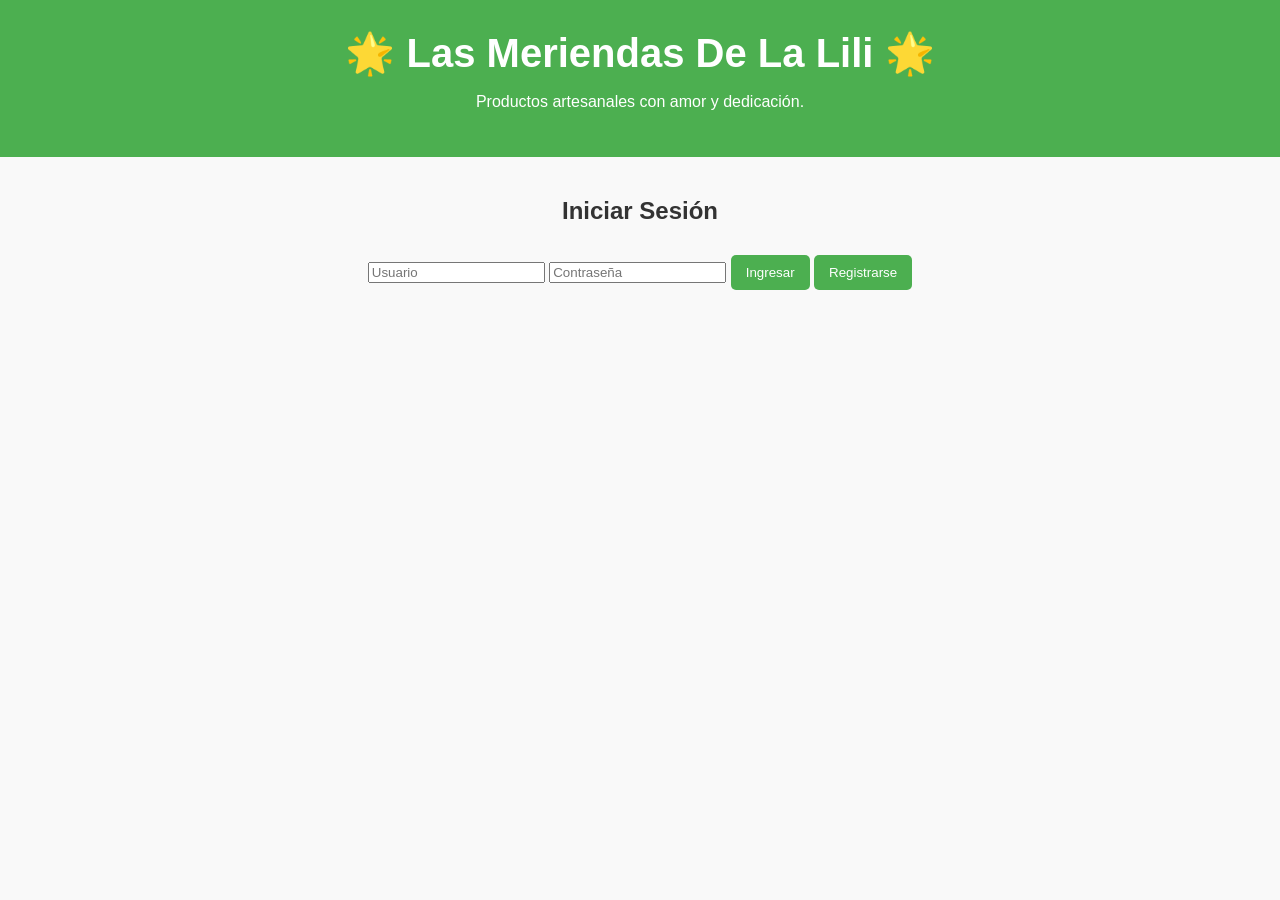
==== index.html @ dbf40e5b "initial commit" ====
<!DOCTYPE html>
<html lang="es">
<head>
  <meta charset="UTF-8">
  <meta name="viewport" content="width=device-width, initial-scale=1.0">
  <title>Las Meriendas De La Lili</title>
  <link rel="stylesheet" href="css/style.css">
<script src="js/script.js"></script>
</head>
<body>

<header>
  <h1>🌟 Las Meriendas De La Lili 🌟</h1>
  <p>Productos artesanales con amor y dedicación.</p>
</header>

<!-- Inicio de sesión -->
<section id="loginSection">
  <h2>Iniciar Sesión</h2>
  <input type="text" id="username" placeholder="Usuario">
  <input type="password" id="password" placeholder="Contraseña">
  <button class="btn" onclick="login()">Ingresar</button>
  <button class="btn" onclick="register()">Registrarse</button>
  <p id="loginMessage"></p>
</section>

<!-- Productos -->
<section id="productosSection" style="display:none;">
  <h2>Productos</h2>
  <div class="productos">
    <div class="producto">
      <img src="https://via.placeholder.com/250" alt="Torta Matera">
      <h3>Torta Matera</h3>
      <p class="precio" data-precio="7500">$7500</p>
      <button class="btn" onclick="abrirModal('Torta Matera', 7500, ['Marmolado','Limón','Vainilla','Naranja'])">Elegir sabor</button>
    </div>
    <div class="producto">
      <img src="https://via.placeholder.com/250" alt="Budín">
      <h3>Budín</h3>
      <p class="precio" data-precio="4000">$4000</p>
      <button class="btn" onclick="abrirModal('Budín', 4000, ['Marmolado','Limón','Vainilla','Naranja'])">Elegir sabor</button>
    </div>
  </div>
</section>

<!-- Carrito -->
<section id="carrito" style="display:none;">
  <h2>🛒 Carrito de Compras</h2>
  <div id="items"></div>
  <div class="total">Subtotal: $<span id="subtotal">0</span></div>
  <input type="text" id="cupon" placeholder="Ingresa tu cupón">
  <button class="btn" onclick="aplicarCupon()">Aplicar Cupón</button>
  <div class="total">Descuento: $<span id="descuento">0</span></div>
  <div class="total">Total: $<span id="total">0</span></div>
  <button class="btn pagar" onclick="pagar()">Pagar</button>
</section>

<!-- Modal sabores -->
<div class="modal" id="modal">
  <div class="modal-content">
    <span class="close" onclick="cerrarModal()">&times;</span>
    <h3 id="modalProducto"></h3>
    <p>Elige un sabor:</p>
    <div id="sabores"></div>
    <button class="btn" onclick="agregarAlCarrito()">Agregar al carrito</button>
  </div>
</div>

<script src="script.js"></script>
</body>
</html>
---- css/style.css ----
body { font-family: Arial, sans-serif; margin: 0; background: #f9f9f9; color: #333; }
header { background: #4CAF50; color: white; text-align: center; padding: 30px 20px; }
header h1 { margin: 0; font-size: 2.5em; }

section { padding: 20px; text-align: center; }

.productos { display: flex; flex-wrap: wrap; justify-content: center; margin: 20px; }
.producto { background: white; border: 1px solid #ddd; border-radius: 8px; width: 280px; margin: 15px; padding: 15px; text-align: center; box-shadow: 0 2px 5px rgba(0,0,0,0.1); }
.producto img { max-width: 100%; border-radius: 5px; }
.precio { color: #4CAF50; font-weight: bold; margin-top: 10px; }

.btn { background: #4CAF50; color: white; padding: 10px 15px; border: none; border-radius: 5px; cursor: pointer; margin-top: 10px; }
.btn:hover { opacity: 0.9; }
.pagar { background: #E1306C; }

#carrito { background: #fff; padding: 20px; margin: 20px; border-radius: 8px; box-shadow: 0 2px 5px rgba(0,0,0,0.1); }
.item { border-bottom: 1px solid #ddd; padding: 10px 0; }
.total { font-weight: bold; margin-top: 15px; }

.modal { display: none; position: fixed; top: 0; left: 0; width: 100%; height: 100%; background: rgba(0,0,0,0.6); justify-content: center; align-items: center; }
.modal-content { background: #fff; padding: 20px; border-radius: 8px; width: 300px; text-align: center; }
.close { float: right; cursor: pointer; color: red; }
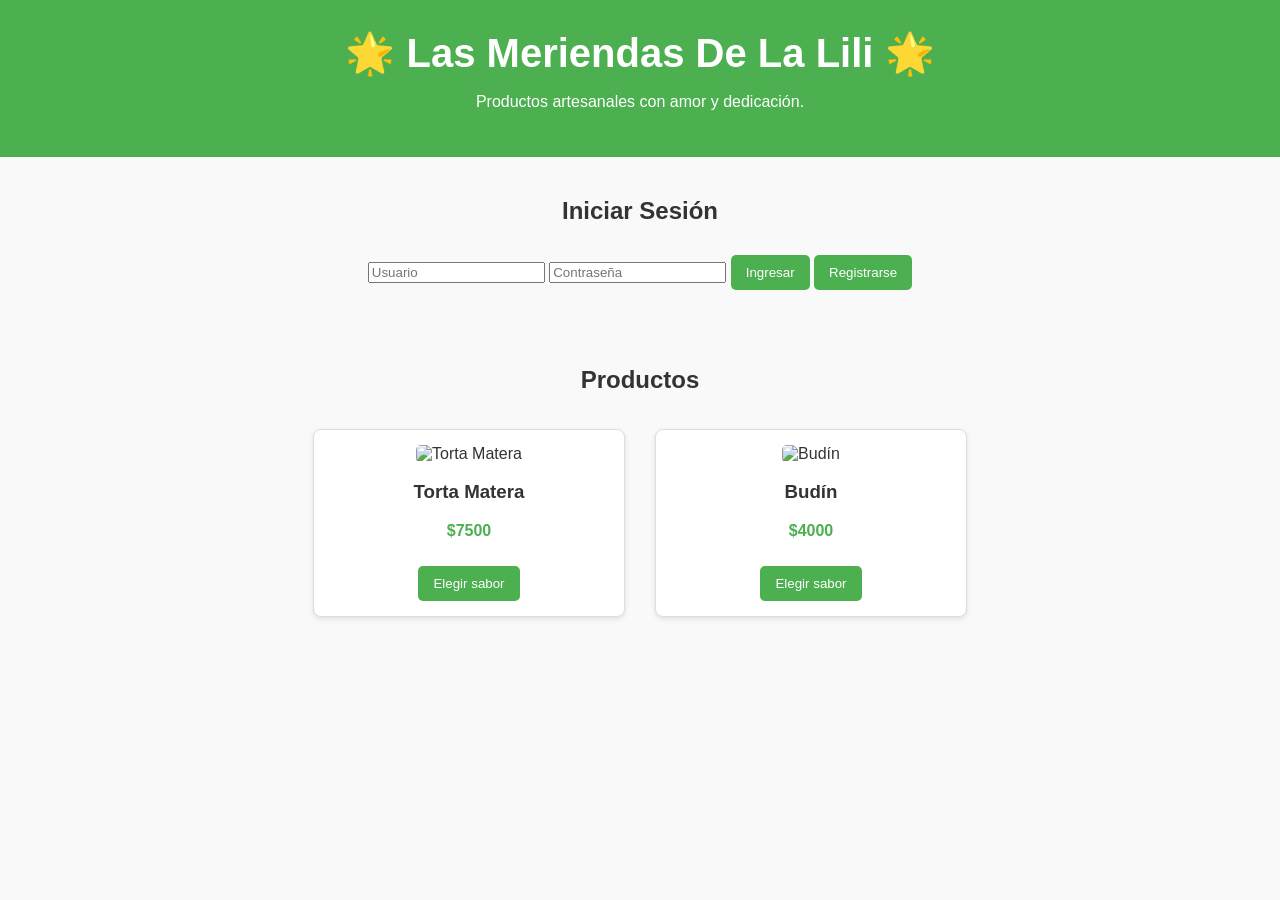
==== commit 2579a1af: "initial commit" ====
--- a/index.html
+++ b/index.html
@@ -25,7 +25,7 @@
 </section>
 
 <!-- Productos -->
-<section id="productosSection" style="display:none;">
+<section id="productosSection">
   <h2>Productos</h2>
   <div class="productos">
     <div class="producto">
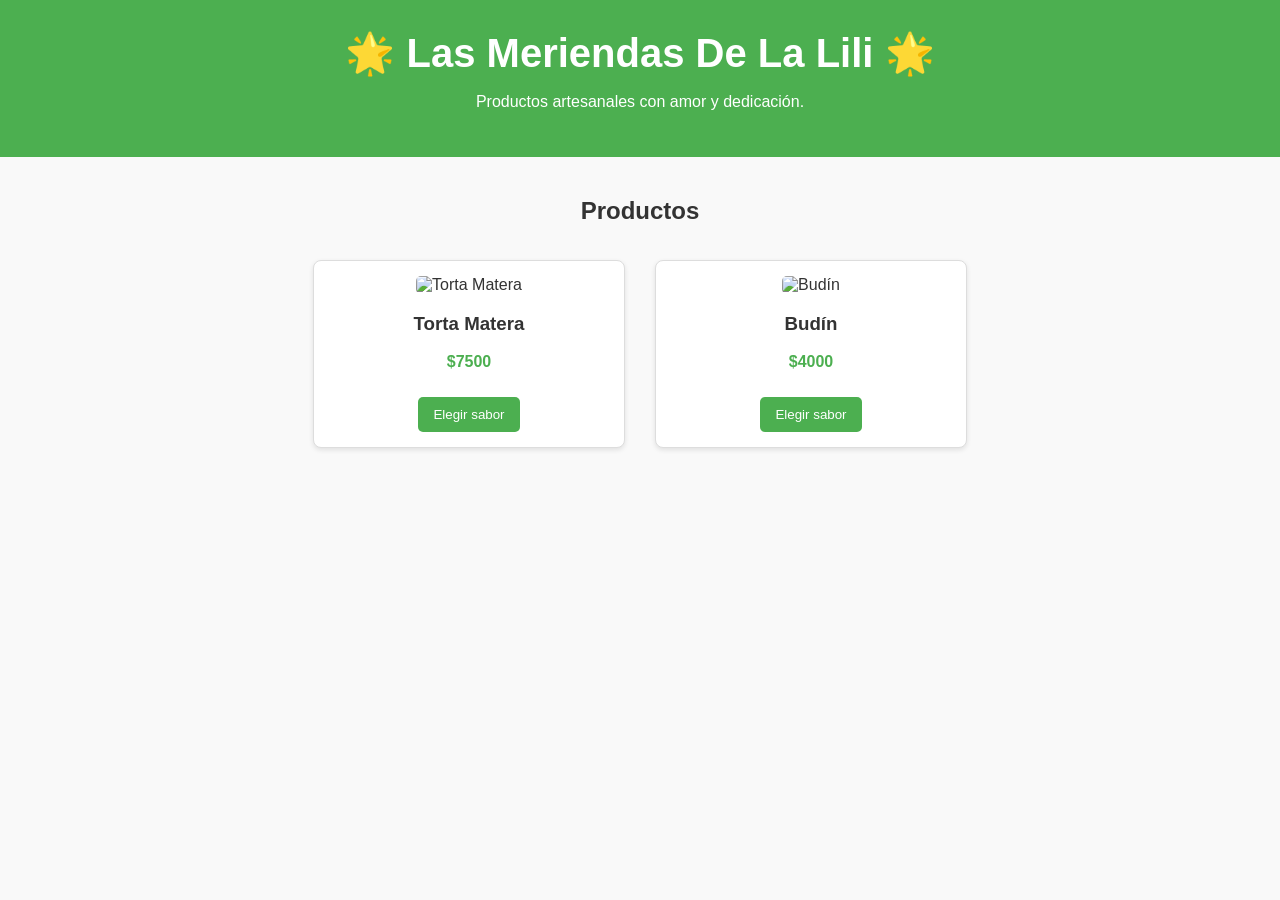
==== commit b051631f: "initial commit" ====
--- a/index.html
+++ b/index.html
@@ -13,17 +13,7 @@
   <h1>🌟 Las Meriendas De La Lili 🌟</h1>
   <p>Productos artesanales con amor y dedicación.</p>
 </header>
-
-<!-- Inicio de sesión -->
-<section id="loginSection">
-  <h2>Iniciar Sesión</h2>
-  <input type="text" id="username" placeholder="Usuario">
-  <input type="password" id="password" placeholder="Contraseña">
-  <button class="btn" onclick="login()">Ingresar</button>
-  <button class="btn" onclick="register()">Registrarse</button>
-  <p id="loginMessage"></p>
-</section>
-
+  
 <!-- Productos -->
 <section id="productosSection">
   <h2>Productos</h2>
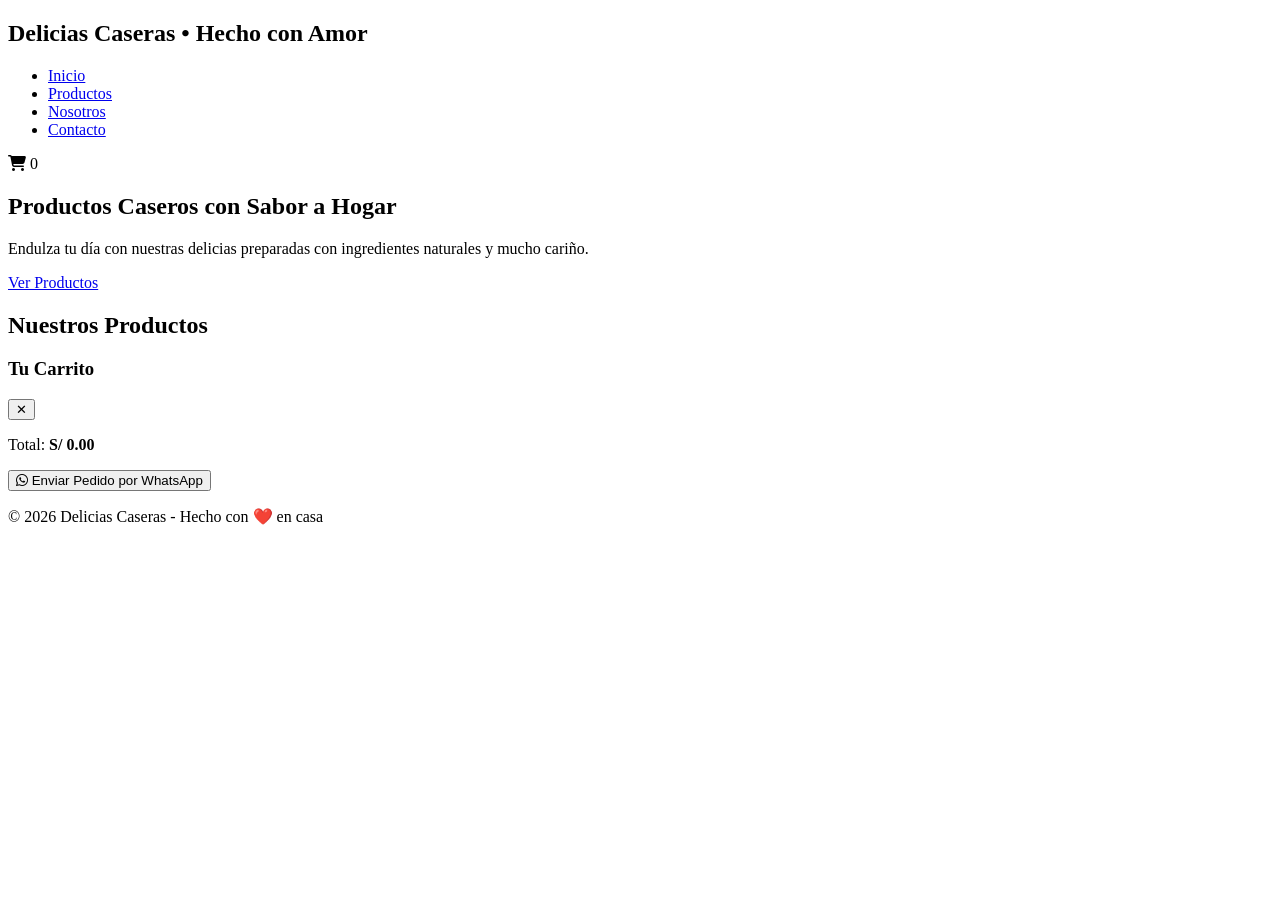
==== commit 73cb8e9a: "Refactor index.html structure and styles" ====
--- a/index.html
+++ b/index.html
@@ -1,62 +1,69 @@
 <!DOCTYPE html>
 <html lang="es">
 <head>
-  <meta charset="UTF-8">
-  <meta name="viewport" content="width=device-width, initial-scale=1.0">
-  <title>Las Meriendas De La Lili</title>
-  <link rel="stylesheet" href="css/style.css">
-<script src="js/script.js"></script>
+    <meta charset="UTF-8">
+    <meta name="viewport" content="width=device-width, initial-scale=1.0">
+    <title>Las Meriendas De La Lili</title>
+    <link rel="stylesheet" href="styles.css">
+    <link href="https://cdnjs.cloudflare.com/ajax/libs/font-awesome/6.5.0/css/all.min.css" rel="stylesheet">
 </head>
 <body>
+    <!-- HEADER -->
+    <header>
+        <nav class="navbar">
+            <div class="logo">
+                <h1>Delicias Caseras • Hecho con Amor</h1>
+            </div>
+            <ul class="nav-links">
+                <li><a href="#inicio">Inicio</a></li>
+                <li><a href="#productos">Productos</a></li>
+                <li><a href="#nosotros">Nosotros</a></li>
+                <li><a href="#contacto">Contacto</a></li>
+            </ul>
+            <div class="cart-icon" id="cart-icon">
+                <i class="fas fa-shopping-cart"></i>
+                <span class="cart-count" id="cart-count">0</span>
+            </div>
+        </nav>
+    </header>
 
-<header>
-  <h1>🌟 Las Meriendas De La Lili 🌟</h1>
-  <p>Productos artesanales con amor y dedicación.</p>
-</header>
-  
-<!-- Productos -->
-<section id="productosSection">
-  <h2>Productos</h2>
-  <div class="productos">
-    <div class="producto">
-      <img src="https://via.placeholder.com/250" alt="Torta Matera">
-      <h3>Torta Matera</h3>
-      <p class="precio" data-precio="7500">$7500</p>
-      <button class="btn" onclick="abrirModal('Torta Matera', 7500, ['Marmolado','Limón','Vainilla','Naranja'])">Elegir sabor</button>
+    <!-- HERO -->
+    <section id="inicio" class="hero">
+        <div class="hero-content">
+            <h2>Productos Caseros con Sabor a Hogar</h2>
+            <p>Endulza tu día con nuestras delicias preparadas con ingredientes naturales y mucho cariño.</p>
+            <a href="#productos" class="btn-primary">Ver Productos</a>
+        </div>
+    </section>
+
+    <!-- PRODUCTOS -->
+    <section id="productos" class="products-section">
+        <h2 class="section-title">Nuestros Productos</h2>
+        <div class="products-grid" id="products-grid">
+            <!-- Los productos se generan con JavaScript -->
+        </div>
+    </section>
+
+    <!-- CARRITO -->
+    <div class="cart-sidebar" id="cart-sidebar">
+        <div class="cart-header">
+            <h3>Tu Carrito</h3>
+            <button class="close-cart" id="close-cart">✕</button>
+        </div>
+        <div class="cart-items" id="cart-items"></div>
+        <div class="cart-total">
+            <p>Total: <strong id="cart-total">S/ 0.00</strong></p>
+        </div>
+        <button class="btn-whatsapp" onclick="enviarPedidoWhatsApp()">
+            <i class="fab fa-whatsapp"></i> Enviar Pedido por WhatsApp
+        </button>
     </div>
-    <div class="producto">
-      <img src="https://via.placeholder.com/250" alt="Budín">
-      <h3>Budín</h3>
-      <p class="precio" data-precio="4000">$4000</p>
-      <button class="btn" onclick="abrirModal('Budín', 4000, ['Marmolado','Limón','Vainilla','Naranja'])">Elegir sabor</button>
-    </div>
-  </div>
-</section>
 
-<!-- Carrito -->
-<section id="carrito" style="display:none;">
-  <h2>🛒 Carrito de Compras</h2>
-  <div id="items"></div>
-  <div class="total">Subtotal: $<span id="subtotal">0</span></div>
-  <input type="text" id="cupon" placeholder="Ingresa tu cupón">
-  <button class="btn" onclick="aplicarCupon()">Aplicar Cupón</button>
-  <div class="total">Descuento: $<span id="descuento">0</span></div>
-  <div class="total">Total: $<span id="total">0</span></div>
-  <button class="btn pagar" onclick="pagar()">Pagar</button>
-</section>
+    <!-- FOOTER -->
+    <footer>
+        <p>&copy; 2026 Delicias Caseras - Hecho con ❤️ en casa</p>
+    </footer>
 
-<!-- Modal sabores -->
-<div class="modal" id="modal">
-  <div class="modal-content">
-    <span class="close" onclick="cerrarModal()">&times;</span>
-    <h3 id="modalProducto"></h3>
-    <p>Elige un sabor:</p>
-    <div id="sabores"></div>
-    <button class="btn" onclick="agregarAlCarrito()">Agregar al carrito</button>
-  </div>
-</div>
-
-<script src="script.js"></script>
+    <script src="script.js"></script>
 </body>
 </html>
-
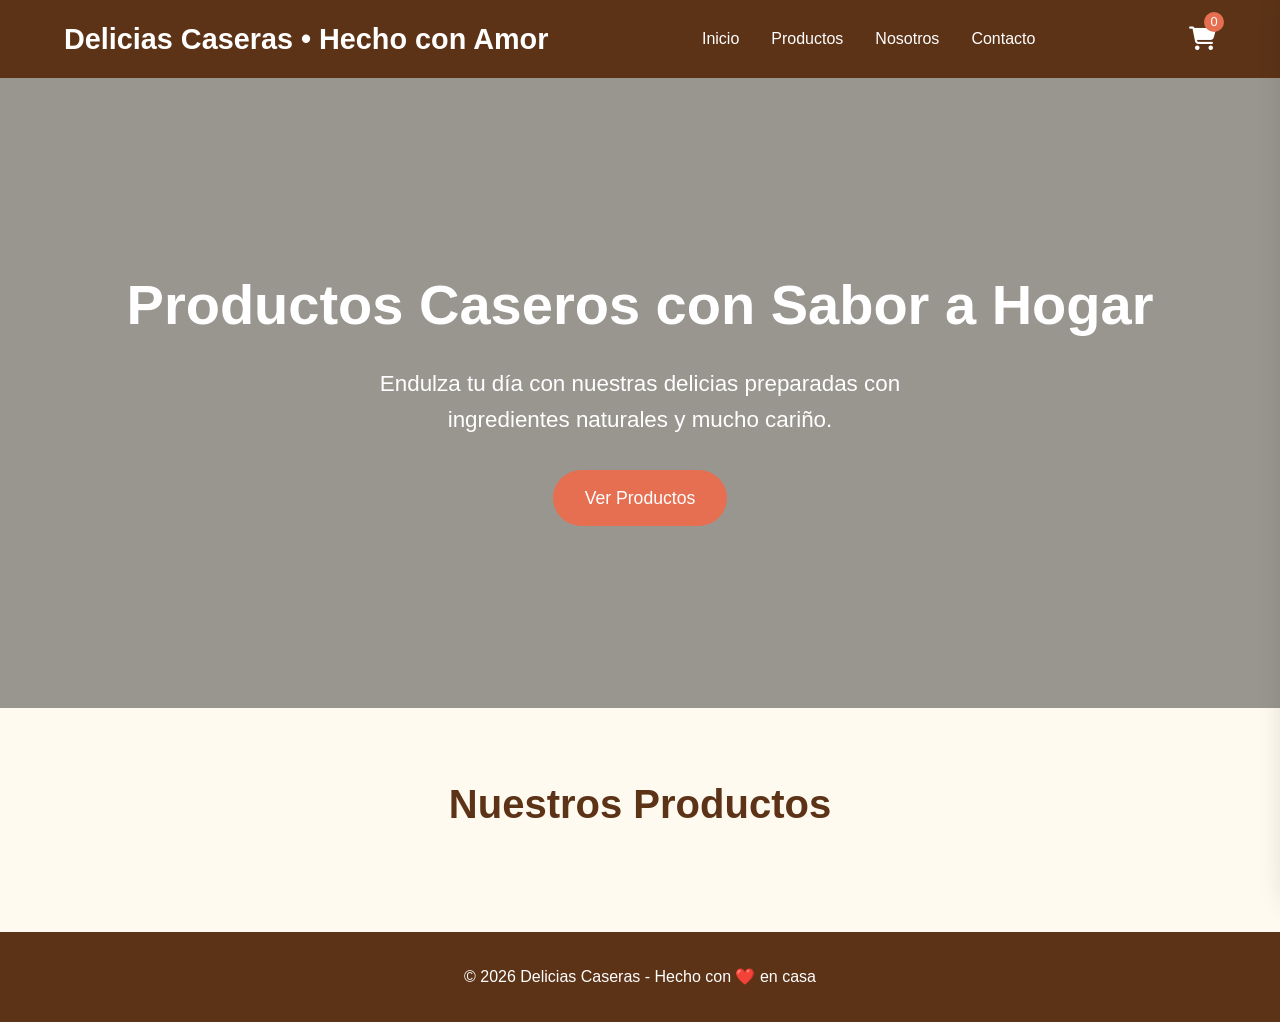
==== commit ddfc3a41: "Update stylesheet link path in index.html" ====
--- a/index.html
+++ b/index.html
@@ -4,7 +4,7 @@
     <meta charset="UTF-8">
     <meta name="viewport" content="width=device-width, initial-scale=1.0">
     <title>Las Meriendas De La Lili</title>
-    <link rel="stylesheet" href="styles.css">
+    <link rel="stylesheet" href="css/styles.css">
     <link href="https://cdnjs.cloudflare.com/ajax/libs/font-awesome/6.5.0/css/all.min.css" rel="stylesheet">
 </head>
 <body>
--- a/css/styles.css
+++ b/css/styles.css
@@ -0,0 +1,261 @@
+/* styles.css */
+* {
+    margin: 0;
+    padding: 0;
+    box-sizing: border-box;
+}
+
+body {
+    font-family: 'Segoe UI', Tahoma, Geneva, Verdana, sans-serif;
+    line-height: 1.6;
+    color: #333;
+    background-color: #fffaf0;
+}
+
+.navbar {
+    display: flex;
+    justify-content: space-between;
+    align-items: center;
+    padding: 1rem 5%;
+    background: #5c3317;
+    color: white;
+    position: sticky;
+    top: 0;
+    z-index: 100;
+}
+
+.logo h1 {
+    font-size: 1.8rem;
+}
+
+.nav-links {
+    display: flex;
+    list-style: none;
+    gap: 2rem;
+}
+
+.nav-links a {
+    color: white;
+    text-decoration: none;
+    font-weight: 500;
+    transition: color 0.3s;
+}
+
+.nav-links a:hover {
+    color: #f4a261;
+}
+
+.cart-icon {
+    position: relative;
+    cursor: pointer;
+    font-size: 1.5rem;
+}
+
+.cart-count {
+    position: absolute;
+    top: -8px;
+    right: -8px;
+    background: #e76f51;
+    color: white;
+    font-size: 0.8rem;
+    width: 20px;
+    height: 20px;
+    border-radius: 50%;
+    display: flex;
+    align-items: center;
+    justify-content: center;
+}
+
+.hero {
+    height: 70vh;
+    background: linear-gradient(rgba(0,0,0,0.4), rgba(0,0,0,0.4)), url('https://picsum.photos/id/1080/1920/1080') center/cover no-repeat;
+    display: flex;
+    align-items: center;
+    justify-content: center;
+    text-align: center;
+    color: white;
+}
+
+.hero-content h2 {
+    font-size: 3.5rem;
+    margin-bottom: 1rem;
+}
+
+.hero-content p {
+    font-size: 1.4rem;
+    max-width: 600px;
+    margin: 0 auto 2rem;
+}
+
+.btn-primary {
+    background: #e76f51;
+    color: white;
+    padding: 14px 32px;
+    border: none;
+    border-radius: 50px;
+    font-size: 1.1rem;
+    cursor: pointer;
+    text-decoration: none;
+    display: inline-block;
+    transition: all 0.3s;
+}
+
+.btn-primary:hover {
+    background: #f4a261;
+    transform: translateY(-3px);
+}
+
+.section-title {
+    text-align: center;
+    margin: 4rem 0 2rem;
+    font-size: 2.5rem;
+    color: #5c3317;
+}
+
+.products-grid {
+    display: grid;
+    grid-template-columns: repeat(auto-fit, minmax(320px, 1fr));
+    gap: 2rem;
+    padding: 0 5%;
+    max-width: 1400px;
+    margin: 0 auto;
+}
+
+.product-card {
+    background: white;
+    border-radius: 16px;
+    overflow: hidden;
+    box-shadow: 0 10px 30px rgba(0,0,0,0.1);
+    transition: transform 0.3s;
+}
+
+.product-card:hover {
+    transform: translateY(-10px);
+}
+
+.product-card img {
+    width: 100%;
+    height: 220px;
+    object-fit: cover;
+}
+
+.product-info {
+    padding: 1.5rem;
+}
+
+.product-info h3 {
+    margin-bottom: 0.5rem;
+    color: #5c3317;
+}
+
+.product-info p {
+    color: #666;
+    margin-bottom: 1rem;
+    font-size: 0.95rem;
+}
+
+.flavor-select, .price-input {
+    width: 100%;
+    padding: 10px;
+    margin: 8px 0;
+    border: 2px solid #ddd;
+    border-radius: 8px;
+    font-size: 1rem;
+}
+
+.add-to-cart {
+    width: 100%;
+    background: #2a9d8f;
+    color: white;
+    border: none;
+    padding: 14px;
+    border-radius: 8px;
+    font-size: 1.1rem;
+    cursor: pointer;
+    margin-top: 10px;
+    display: flex;
+    align-items: center;
+    justify-content: center;
+    gap: 8px;
+}
+
+.add-to-cart:hover {
+    background: #21867a;
+}
+
+/* Carrito */
+.cart-sidebar {
+    position: fixed;
+    top: 0;
+    right: -400px;
+    width: 380px;
+    height: 100vh;
+    background: white;
+    box-shadow: -10px 0 30px rgba(0,0,0,0.2);
+    transition: right 0.4s ease;
+    z-index: 1000;
+    display: flex;
+    flex-direction: column;
+}
+
+.cart-sidebar.open {
+    right: 0;
+}
+
+.cart-header {
+    padding: 1.5rem;
+    border-bottom: 1px solid #eee;
+    display: flex;
+    justify-content: space-between;
+    align-items: center;
+}
+
+.cart-items {
+    flex: 1;
+    padding: 1rem;
+    overflow-y: auto;
+}
+
+.cart-item {
+    display: flex;
+    gap: 12px;
+    padding: 12px 0;
+    border-bottom: 1px solid #eee;
+}
+
+.cart-item img {
+    width: 70px;
+    height: 70px;
+    object-fit: cover;
+    border-radius: 8px;
+}
+
+.cart-total {
+    padding: 1.5rem;
+    border-top: 2px solid #eee;
+    text-align: center;
+    font-size: 1.3rem;
+}
+
+.btn-whatsapp {
+    margin: 1rem;
+    padding: 16px;
+    background: #25D366;
+    color: white;
+    border: none;
+    border-radius: 50px;
+    font-size: 1.2rem;
+    cursor: pointer;
+    display: flex;
+    align-items: center;
+    justify-content: center;
+    gap: 10px;
+}
+
+footer {
+    text-align: center;
+    padding: 2rem;
+    background: #5c3317;
+    color: white;
+    margin-top: 4rem;
+}
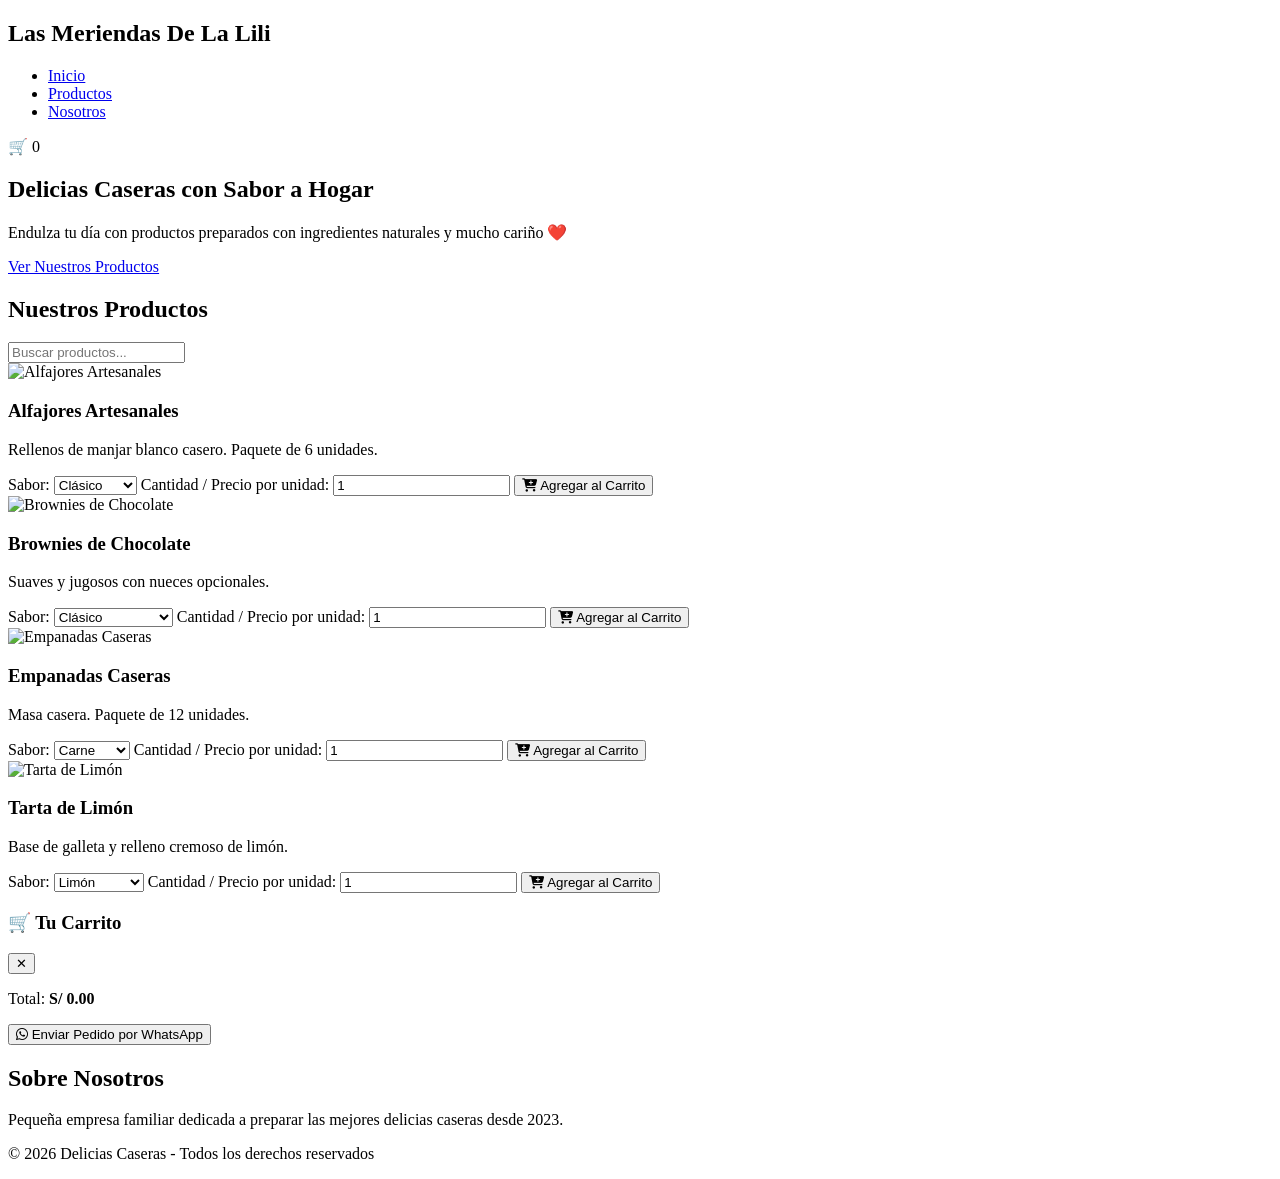
==== commit 9659e92a: "Revise index.html structure and content Updated the HTML structure and content for the website, incl" ====
--- a/index.html
+++ b/index.html
@@ -3,8 +3,9 @@
 <head>
     <meta charset="UTF-8">
     <meta name="viewport" content="width=device-width, initial-scale=1.0">
-    <title>Las Meriendas De La Lili</title>
-    <link rel="stylesheet" href="css/styles.css">
+    <title>Delicias Caseras • Hecho con Amor</title>
+    <link rel="stylesheet" href="css/style.css">
+<script src="js/script.js"></script>
     <link href="https://cdnjs.cloudflare.com/ajax/libs/font-awesome/6.5.0/css/all.min.css" rel="stylesheet">
 </head>
 <body>
@@ -12,17 +13,15 @@
     <header>
         <nav class="navbar">
             <div class="logo">
-                <h1>Delicias Caseras • Hecho con Amor</h1>
+                <h1>Las Meriendas De La Lili</h1>
             </div>
             <ul class="nav-links">
                 <li><a href="#inicio">Inicio</a></li>
                 <li><a href="#productos">Productos</a></li>
                 <li><a href="#nosotros">Nosotros</a></li>
-                <li><a href="#contacto">Contacto</a></li>
             </ul>
             <div class="cart-icon" id="cart-icon">
-                <i class="fas fa-shopping-cart"></i>
-                <span class="cart-count" id="cart-count">0</span>
+                🛒 <span class="cart-count" id="cart-count">0</span>
             </div>
         </nav>
     </header>
@@ -30,24 +29,25 @@
     <!-- HERO -->
     <section id="inicio" class="hero">
         <div class="hero-content">
-            <h2>Productos Caseros con Sabor a Hogar</h2>
-            <p>Endulza tu día con nuestras delicias preparadas con ingredientes naturales y mucho cariño.</p>
-            <a href="#productos" class="btn-primary">Ver Productos</a>
+            <h2>Delicias Caseras con Sabor a Hogar</h2>
+            <p>Endulza tu día con productos preparados con ingredientes naturales y mucho cariño ❤️</p>
+            <a href="#productos" class="btn-primary">Ver Nuestros Productos</a>
         </div>
     </section>
 
     <!-- PRODUCTOS -->
     <section id="productos" class="products-section">
         <h2 class="section-title">Nuestros Productos</h2>
-        <div class="products-grid" id="products-grid">
-            <!-- Los productos se generan con JavaScript -->
+        <div class="filters">
+            <input type="text" id="search" placeholder="Buscar productos..." class="search-input">
         </div>
+        <div class="products-grid" id="products-grid"></div>
     </section>
 
     <!-- CARRITO -->
     <div class="cart-sidebar" id="cart-sidebar">
         <div class="cart-header">
-            <h3>Tu Carrito</h3>
+            <h3>🛒 Tu Carrito</h3>
             <button class="close-cart" id="close-cart">✕</button>
         </div>
         <div class="cart-items" id="cart-items"></div>
@@ -59,11 +59,14 @@
         </button>
     </div>
 
-    <!-- FOOTER -->
+    <!-- NOSOTROS -->
+    <section id="nosotros" class="about">
+        <h2>Sobre Nosotros</h2>
+        <p>Pequeña empresa familiar dedicada a preparar las mejores delicias caseras desde 2023.</p>
+    </section>
+
     <footer>
-        <p>&copy; 2026 Delicias Caseras - Hecho con ❤️ en casa</p>
+        <p>&copy; 2026 Delicias Caseras - Todos los derechos reservados</p>
     </footer>
-
-    <script src="script.js"></script>
 </body>
 </html>
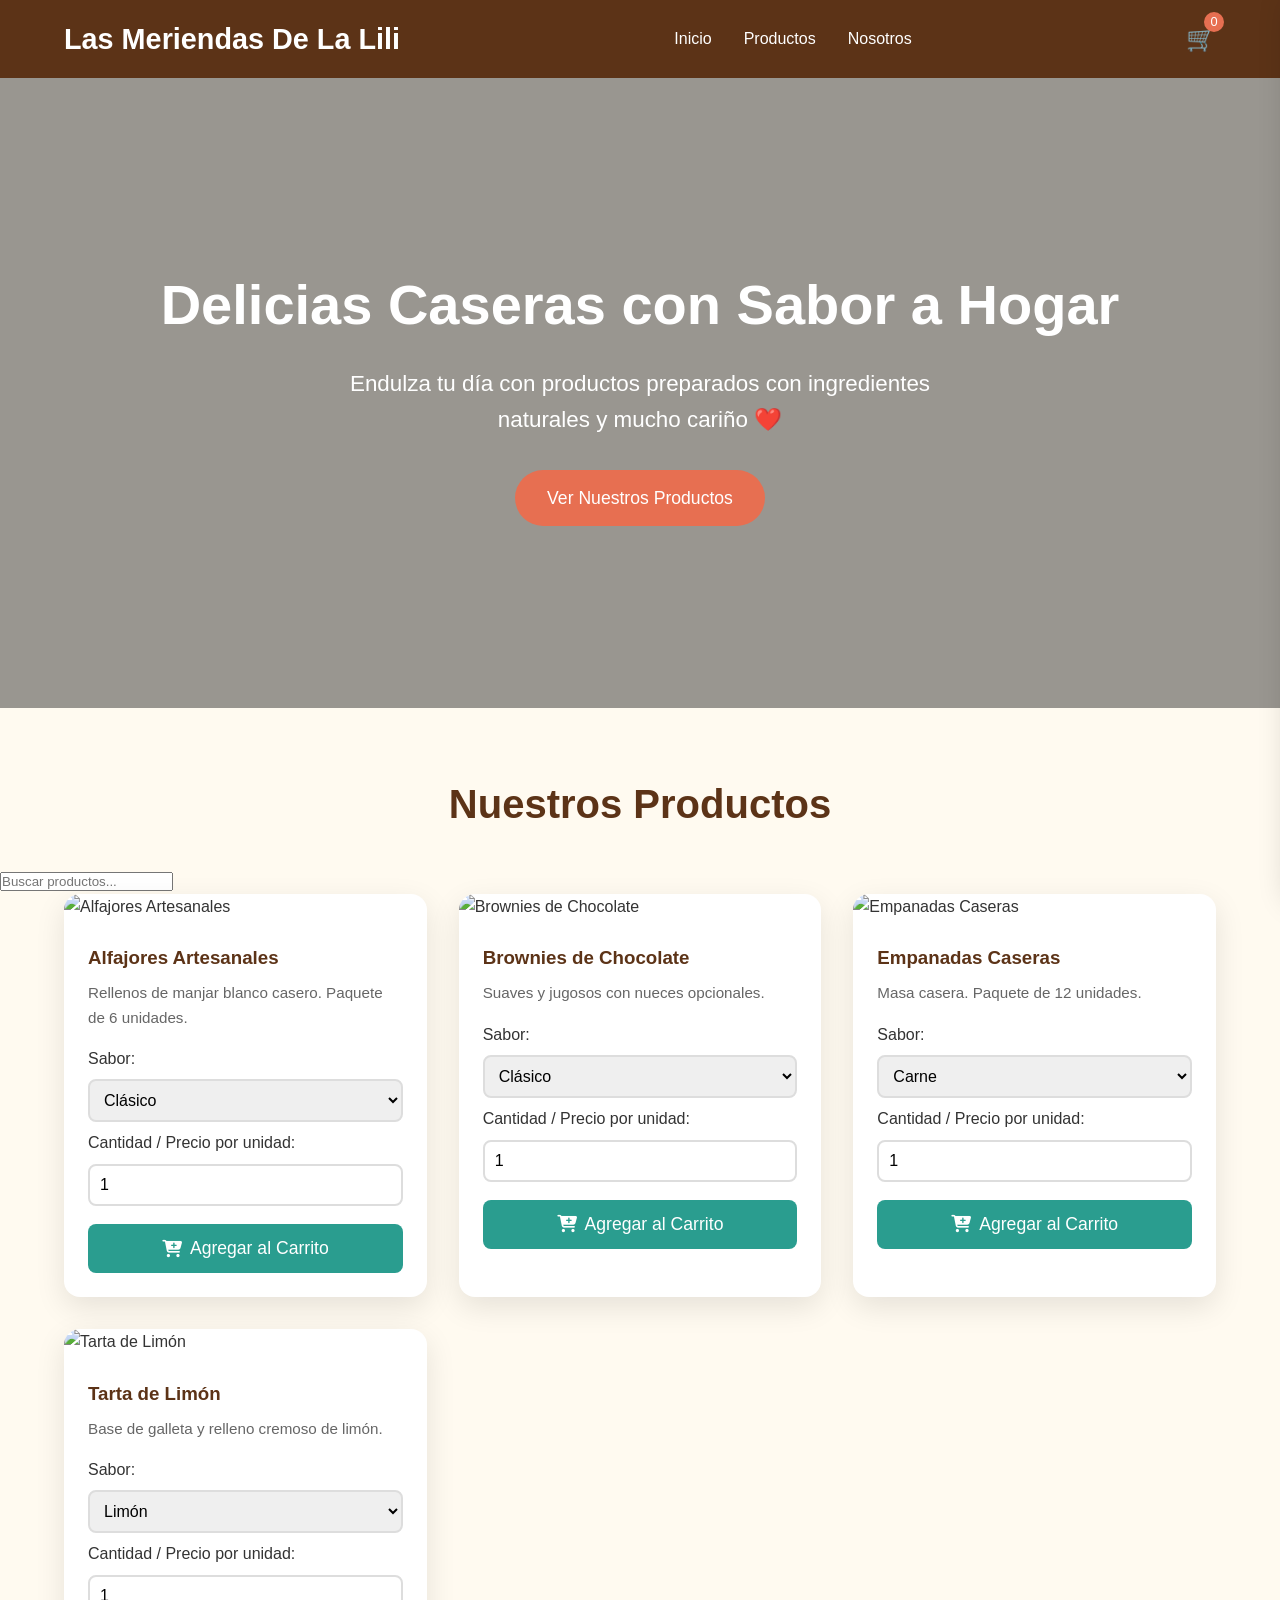
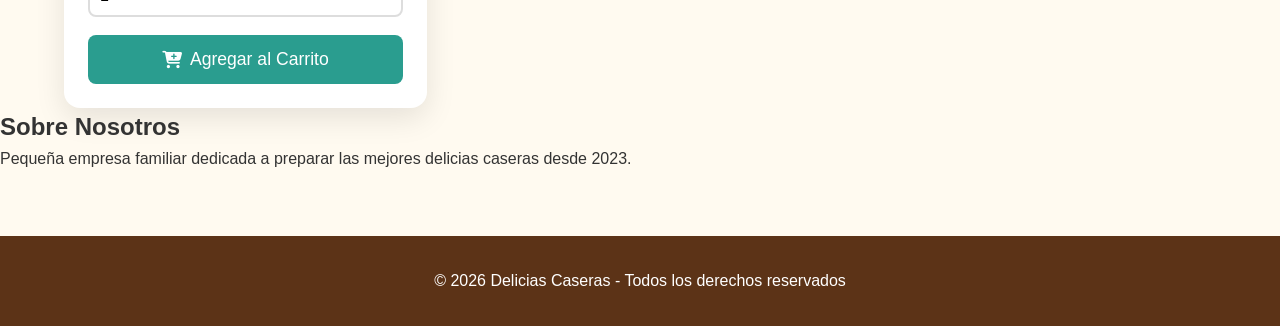
==== commit c16954e5: "Fix HTML formatting and update stylesheet reference" ====
--- a/index.html
+++ b/index.html
@@ -4,7 +4,7 @@
     <meta charset="UTF-8">
     <meta name="viewport" content="width=device-width, initial-scale=1.0">
     <title>Delicias Caseras • Hecho con Amor</title>
-    <link rel="stylesheet" href="css/style.css">
+    <link rel="stylesheet" href="css/styles.css">
 <script src="js/script.js"></script>
     <link href="https://cdnjs.cloudflare.com/ajax/libs/font-awesome/6.5.0/css/all.min.css" rel="stylesheet">
 </head>
--- a/css/styles.css
+++ b/css/styles.css
@@ -0,0 +1,261 @@
+/* styles.css */
+* {
+    margin: 0;
+    padding: 0;
+    box-sizing: border-box;
+}
+
+body {
+    font-family: 'Segoe UI', Tahoma, Geneva, Verdana, sans-serif;
+    line-height: 1.6;
+    color: #333;
+    background-color: #fffaf0;
+}
+
+.navbar {
+    display: flex;
+    justify-content: space-between;
+    align-items: center;
+    padding: 1rem 5%;
+    background: #5c3317;
+    color: white;
+    position: sticky;
+    top: 0;
+    z-index: 100;
+}
+
+.logo h1 {
+    font-size: 1.8rem;
+}
+
+.nav-links {
+    display: flex;
+    list-style: none;
+    gap: 2rem;
+}
+
+.nav-links a {
+    color: white;
+    text-decoration: none;
+    font-weight: 500;
+    transition: color 0.3s;
+}
+
+.nav-links a:hover {
+    color: #f4a261;
+}
+
+.cart-icon {
+    position: relative;
+    cursor: pointer;
+    font-size: 1.5rem;
+}
+
+.cart-count {
+    position: absolute;
+    top: -8px;
+    right: -8px;
+    background: #e76f51;
+    color: white;
+    font-size: 0.8rem;
+    width: 20px;
+    height: 20px;
+    border-radius: 50%;
+    display: flex;
+    align-items: center;
+    justify-content: center;
+}
+
+.hero {
+    height: 70vh;
+    background: linear-gradient(rgba(0,0,0,0.4), rgba(0,0,0,0.4)), url('https://picsum.photos/id/1080/1920/1080') center/cover no-repeat;
+    display: flex;
+    align-items: center;
+    justify-content: center;
+    text-align: center;
+    color: white;
+}
+
+.hero-content h2 {
+    font-size: 3.5rem;
+    margin-bottom: 1rem;
+}
+
+.hero-content p {
+    font-size: 1.4rem;
+    max-width: 600px;
+    margin: 0 auto 2rem;
+}
+
+.btn-primary {
+    background: #e76f51;
+    color: white;
+    padding: 14px 32px;
+    border: none;
+    border-radius: 50px;
+    font-size: 1.1rem;
+    cursor: pointer;
+    text-decoration: none;
+    display: inline-block;
+    transition: all 0.3s;
+}
+
+.btn-primary:hover {
+    background: #f4a261;
+    transform: translateY(-3px);
+}
+
+.section-title {
+    text-align: center;
+    margin: 4rem 0 2rem;
+    font-size: 2.5rem;
+    color: #5c3317;
+}
+
+.products-grid {
+    display: grid;
+    grid-template-columns: repeat(auto-fit, minmax(320px, 1fr));
+    gap: 2rem;
+    padding: 0 5%;
+    max-width: 1400px;
+    margin: 0 auto;
+}
+
+.product-card {
+    background: white;
+    border-radius: 16px;
+    overflow: hidden;
+    box-shadow: 0 10px 30px rgba(0,0,0,0.1);
+    transition: transform 0.3s;
+}
+
+.product-card:hover {
+    transform: translateY(-10px);
+}
+
+.product-card img {
+    width: 100%;
+    height: 220px;
+    object-fit: cover;
+}
+
+.product-info {
+    padding: 1.5rem;
+}
+
+.product-info h3 {
+    margin-bottom: 0.5rem;
+    color: #5c3317;
+}
+
+.product-info p {
+    color: #666;
+    margin-bottom: 1rem;
+    font-size: 0.95rem;
+}
+
+.flavor-select, .price-input {
+    width: 100%;
+    padding: 10px;
+    margin: 8px 0;
+    border: 2px solid #ddd;
+    border-radius: 8px;
+    font-size: 1rem;
+}
+
+.add-to-cart {
+    width: 100%;
+    background: #2a9d8f;
+    color: white;
+    border: none;
+    padding: 14px;
+    border-radius: 8px;
+    font-size: 1.1rem;
+    cursor: pointer;
+    margin-top: 10px;
+    display: flex;
+    align-items: center;
+    justify-content: center;
+    gap: 8px;
+}
+
+.add-to-cart:hover {
+    background: #21867a;
+}
+
+/* Carrito */
+.cart-sidebar {
+    position: fixed;
+    top: 0;
+    right: -400px;
+    width: 380px;
+    height: 100vh;
+    background: white;
+    box-shadow: -10px 0 30px rgba(0,0,0,0.2);
+    transition: right 0.4s ease;
+    z-index: 1000;
+    display: flex;
+    flex-direction: column;
+}
+
+.cart-sidebar.open {
+    right: 0;
+}
+
+.cart-header {
+    padding: 1.5rem;
+    border-bottom: 1px solid #eee;
+    display: flex;
+    justify-content: space-between;
+    align-items: center;
+}
+
+.cart-items {
+    flex: 1;
+    padding: 1rem;
+    overflow-y: auto;
+}
+
+.cart-item {
+    display: flex;
+    gap: 12px;
+    padding: 12px 0;
+    border-bottom: 1px solid #eee;
+}
+
+.cart-item img {
+    width: 70px;
+    height: 70px;
+    object-fit: cover;
+    border-radius: 8px;
+}
+
+.cart-total {
+    padding: 1.5rem;
+    border-top: 2px solid #eee;
+    text-align: center;
+    font-size: 1.3rem;
+}
+
+.btn-whatsapp {
+    margin: 1rem;
+    padding: 16px;
+    background: #25D366;
+    color: white;
+    border: none;
+    border-radius: 50px;
+    font-size: 1.2rem;
+    cursor: pointer;
+    display: flex;
+    align-items: center;
+    justify-content: center;
+    gap: 10px;
+}
+
+footer {
+    text-align: center;
+    padding: 2rem;
+    background: #5c3317;
+    color: white;
+    margin-top: 4rem;
+}
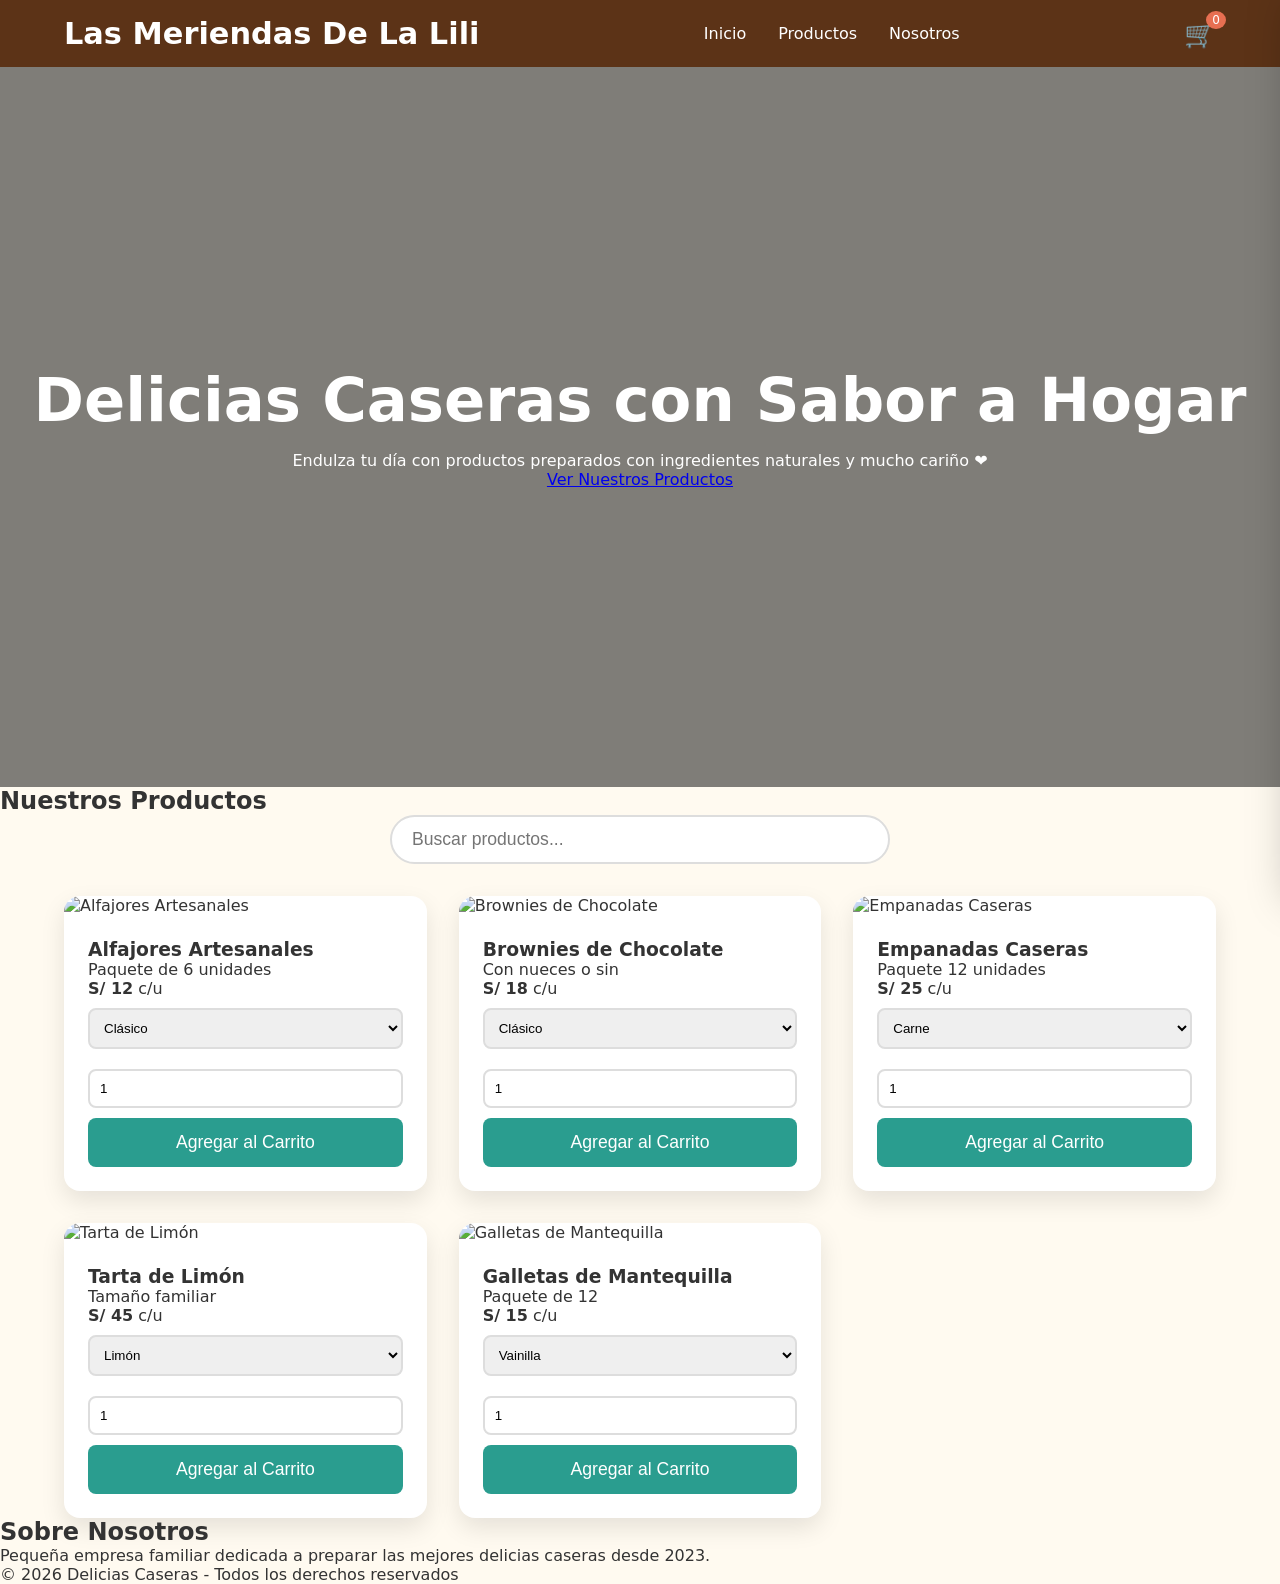
==== commit 25413b6f: "Format index.html for improved readability" ====
--- a/index.html
+++ b/index.html
@@ -36,13 +36,13 @@
     </section>
 
     <!-- PRODUCTOS -->
-    <section id="productos" class="products-section">
-        <h2 class="section-title">Nuestros Productos</h2>
-        <div class="filters">
-            <input type="text" id="search" placeholder="Buscar productos..." class="search-input">
-        </div>
-        <div class="products-grid" id="products-grid"></div>
-    </section>
+        <section id="productos" class="products-section">
+            <h2 class="section-title">Nuestros Productos</h2>
+            <div class="filters">
+                <input type="text" id="search" placeholder="Buscar productos..." class="search-input">
+            </div>
+            <div class="products-grid" id="products-grid"></div>
+        </section>
 
     <!-- CARRITO -->
     <div class="cart-sidebar" id="cart-sidebar">
--- a/css/styles.css
+++ b/css/styles.css
@@ -1,15 +1,9 @@
-/* styles.css */
-* {
-    margin: 0;
-    padding: 0;
-    box-sizing: border-box;
-}
+* { margin: 0; padding: 0; box-sizing: border-box; }
 
 body {
-    font-family: 'Segoe UI', Tahoma, Geneva, Verdana, sans-serif;
-    line-height: 1.6;
+    font-family: 'Segoe UI', system-ui, sans-serif;
+    background: #fffaf0;
     color: #333;
-    background-color: #fffaf0;
 }
 
 .navbar {
@@ -21,12 +15,10 @@
     color: white;
     position: sticky;
     top: 0;
-    z-index: 100;
+    z-index: 1000;
 }
 
-.logo h1 {
-    font-size: 1.8rem;
-}
+.logo h1 { font-size: 1.9rem; }
 
 .nav-links {
     display: flex;
@@ -38,37 +30,28 @@
     color: white;
     text-decoration: none;
     font-weight: 500;
-    transition: color 0.3s;
-}
-
-.nav-links a:hover {
-    color: #f4a261;
 }
 
 .cart-icon {
+    cursor: pointer;
+    font-size: 1.6rem;
     position: relative;
-    cursor: pointer;
-    font-size: 1.5rem;
 }
 
 .cart-count {
     position: absolute;
     top: -8px;
-    right: -8px;
+    right: -10px;
     background: #e76f51;
     color: white;
-    font-size: 0.8rem;
-    width: 20px;
-    height: 20px;
+    font-size: 0.75rem;
+    padding: 2px 6px;
     border-radius: 50%;
-    display: flex;
-    align-items: center;
-    justify-content: center;
 }
 
 .hero {
-    height: 70vh;
-    background: linear-gradient(rgba(0,0,0,0.4), rgba(0,0,0,0.4)), url('https://picsum.photos/id/1080/1920/1080') center/cover no-repeat;
+    height: 80vh;
+    background: linear-gradient(rgba(0,0,0,0.5), rgba(0,0,0,0.5)), url('https://picsum.photos/id/1080/1920/1080') center/cover;
     display: flex;
     align-items: center;
     justify-content: center;
@@ -76,40 +59,17 @@
     color: white;
 }
 
-.hero-content h2 {
-    font-size: 3.5rem;
-    margin-bottom: 1rem;
-}
+.hero-content h2 { font-size: 3.8rem; margin-bottom: 1rem; }
 
-.hero-content p {
-    font-size: 1.4rem;
-    max-width: 600px;
+.search-input {
+    width: 100%;
+    max-width: 500px;
+    padding: 12px 20px;
     margin: 0 auto 2rem;
-}
-
-.btn-primary {
-    background: #e76f51;
-    color: white;
-    padding: 14px 32px;
-    border: none;
+    display: block;
+    border: 2px solid #ddd;
     border-radius: 50px;
     font-size: 1.1rem;
-    cursor: pointer;
-    text-decoration: none;
-    display: inline-block;
-    transition: all 0.3s;
-}
-
-.btn-primary:hover {
-    background: #f4a261;
-    transform: translateY(-3px);
-}
-
-.section-title {
-    text-align: center;
-    margin: 4rem 0 2rem;
-    font-size: 2.5rem;
-    color: #5c3317;
 }
 
 .products-grid {
@@ -125,42 +85,29 @@
     background: white;
     border-radius: 16px;
     overflow: hidden;
-    box-shadow: 0 10px 30px rgba(0,0,0,0.1);
-    transition: transform 0.3s;
+    box-shadow: 0 10px 25px rgba(0,0,0,0.1);
+    transition: all 0.3s;
 }
 
 .product-card:hover {
-    transform: translateY(-10px);
+    transform: translateY(-12px);
+    box-shadow: 0 15px 35px rgba(0,0,0,0.15);
 }
 
 .product-card img {
     width: 100%;
-    height: 220px;
+    height: 230px;
     object-fit: cover;
 }
 
-.product-info {
-    padding: 1.5rem;
-}
+.product-info { padding: 1.5rem; }
 
-.product-info h3 {
-    margin-bottom: 0.5rem;
-    color: #5c3317;
-}
-
-.product-info p {
-    color: #666;
-    margin-bottom: 1rem;
-    font-size: 0.95rem;
-}
-
-.flavor-select, .price-input {
+.flavor-select, .qty-input {
     width: 100%;
     padding: 10px;
-    margin: 8px 0;
+    margin: 10px 0;
     border: 2px solid #ddd;
     border-radius: 8px;
-    font-size: 1rem;
 }
 
 .add-to-cart {
@@ -172,73 +119,26 @@
     border-radius: 8px;
     font-size: 1.1rem;
     cursor: pointer;
-    margin-top: 10px;
-    display: flex;
-    align-items: center;
-    justify-content: center;
-    gap: 8px;
 }
 
-.add-to-cart:hover {
-    background: #21867a;
-}
-
-/* Carrito */
 .cart-sidebar {
     position: fixed;
     top: 0;
-    right: -400px;
-    width: 380px;
+    right: -420px;
+    width: 400px;
     height: 100vh;
     background: white;
-    box-shadow: -10px 0 30px rgba(0,0,0,0.2);
+    box-shadow: -10px 0 40px rgba(0,0,0,0.25);
     transition: right 0.4s ease;
-    z-index: 1000;
+    z-index: 2000;
     display: flex;
     flex-direction: column;
 }
 
-.cart-sidebar.open {
-    right: 0;
-}
-
-.cart-header {
-    padding: 1.5rem;
-    border-bottom: 1px solid #eee;
-    display: flex;
-    justify-content: space-between;
-    align-items: center;
-}
-
-.cart-items {
-    flex: 1;
-    padding: 1rem;
-    overflow-y: auto;
-}
-
-.cart-item {
-    display: flex;
-    gap: 12px;
-    padding: 12px 0;
-    border-bottom: 1px solid #eee;
-}
-
-.cart-item img {
-    width: 70px;
-    height: 70px;
-    object-fit: cover;
-    border-radius: 8px;
-}
-
-.cart-total {
-    padding: 1.5rem;
-    border-top: 2px solid #eee;
-    text-align: center;
-    font-size: 1.3rem;
-}
+.cart-sidebar.open { right: 0; }
 
 .btn-whatsapp {
-    margin: 1rem;
+    margin: 15px;
     padding: 16px;
     background: #25D366;
     color: white;
@@ -246,16 +146,4 @@
     border-radius: 50px;
     font-size: 1.2rem;
     cursor: pointer;
-    display: flex;
-    align-items: center;
-    justify-content: center;
-    gap: 10px;
 }
-
-footer {
-    text-align: center;
-    padding: 2rem;
-    background: #5c3317;
-    color: white;
-    margin-top: 4rem;
-}
